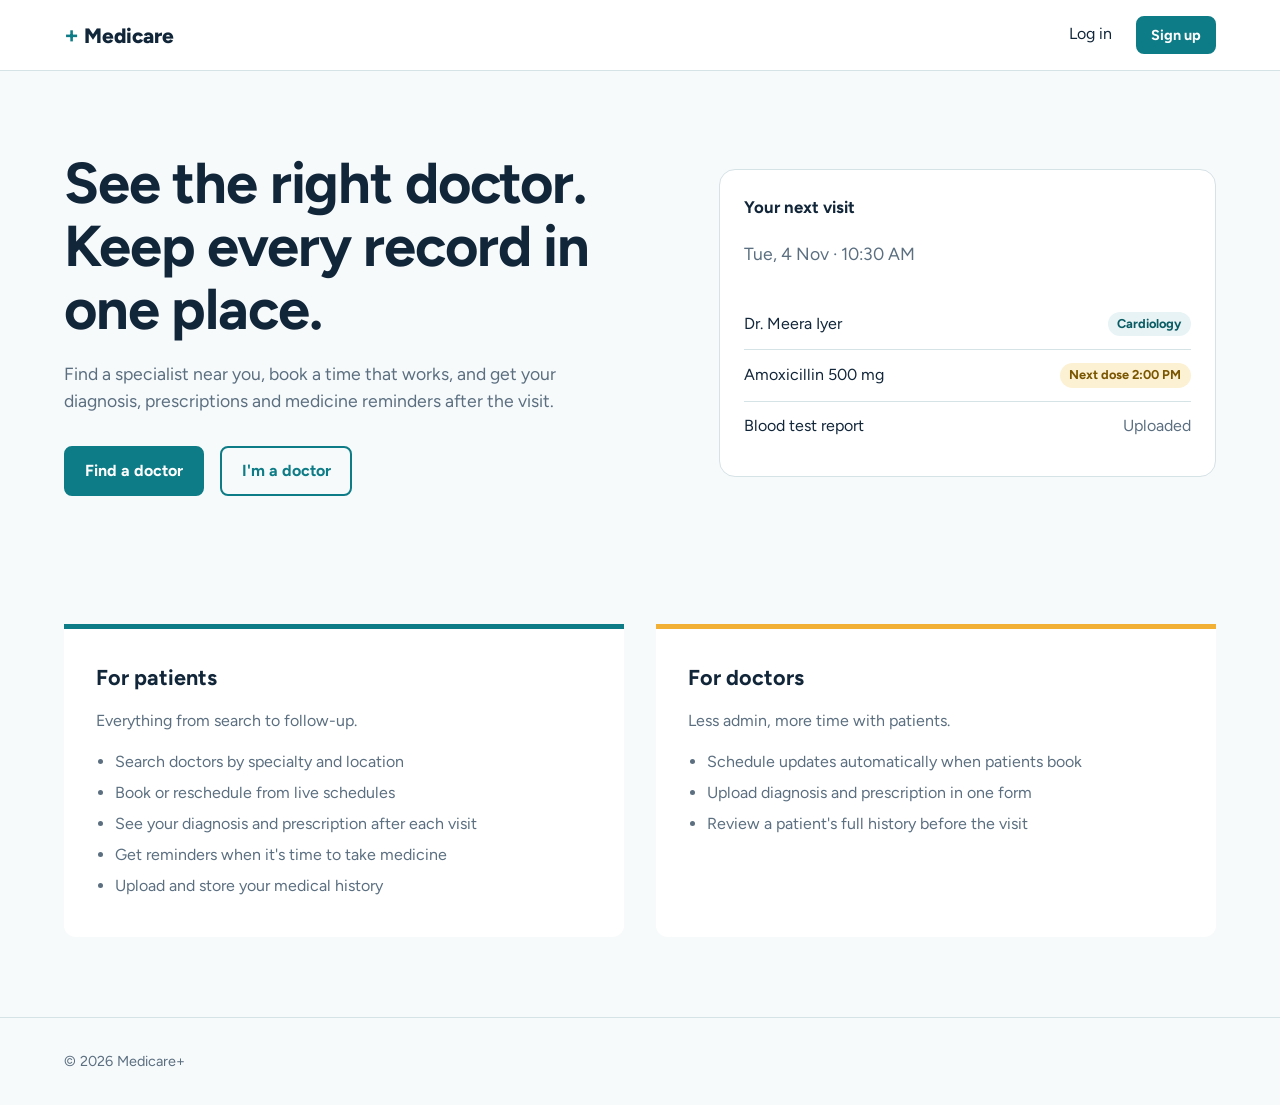
==== index.html @ 9a5f41fc "Initial commit: MedicAide front end with working demo" ====
<!DOCTYPE html><html lang="en"><head><meta charset="utf-8"><meta name="viewport" content="width=device-width,initial-scale=1"><link rel="preconnect" href="https://fonts.googleapis.com"><link href="https://fonts.googleapis.com/css2?family=Figtree:wght@400;600;700;800&display=swap" rel="stylesheet"><link rel="stylesheet" href="style.css"><title>Medicare+ | Book doctors and keep your records</title></head><body>
<header class="top"><a class="logo" href="index.html"><b>+</b> Medicare</a><nav><a href="login.html">Log in</a><a class="btn sm" href="login.html">Sign up</a></nav></header>
<section class="hero"><div><h1>See the right doctor. Keep every record in one place.</h1>
<p>Find a specialist near you, book a time that works, and get your diagnosis, prescriptions and medicine reminders after the visit.</p>
<div class="cta"><a class="btn" href="login.html">Find a doctor</a><a class="btn alt" href="login.html">I'm a doctor</a></div></div>
<div class="pulse" aria-label="Sample upcoming appointment"><h3>Your next visit</h3><p class="muted">Tue, 4 Nov · 10:30 AM</p>
<div class="row"><span>Dr. Meera Iyer</span><span class="tag">Cardiology</span></div>
<div class="row"><span>Amoxicillin 500 mg</span><span class="tag warn">Next dose 2:00 PM</span></div>
<div class="row"><span>Blood test report</span><span class="muted">Uploaded</span></div></div></section>
<div class="split"><section><h2>For patients</h2><p class="sub">Everything from search to follow-up.</p><ul><li>Search doctors by specialty and location</li><li>Book or reschedule from live schedules</li><li>See your diagnosis and prescription after each visit</li><li>Get reminders when it's time to take medicine</li><li>Upload and store your medical history</li></ul></section>
<section class="dr"><h2>For doctors</h2><p class="sub">Less admin, more time with patients.</p><ul><li>Schedule updates automatically when patients book</li><li>Upload diagnosis and prescription in one form</li><li>Review a patient's full history before the visit</li></ul></section></div>
<footer>© 2026 Medicare+</footer></body></html>
---- style.css ----
:root{--ink:#12263A;--muted:#5B6F80;--teal:#0E7C86;--teal-d:#0A5C64;--tint:#E8F3F5;--line:#D5E2E6;--amber:#F2B134;--bg:#F7FAFB;--white:#fff;--red:#C0392B}
*{box-sizing:border-box;margin:0}
body{font-family:'Figtree',system-ui,sans-serif;color:var(--ink);background:var(--bg);line-height:1.55}
a{color:inherit;text-decoration:none}
:focus-visible{outline:3px solid var(--amber);outline-offset:2px}
h1{font-size:clamp(2.2rem,5vw,3.6rem);line-height:1.1;letter-spacing:-.02em}
h2{font-size:1.35rem;margin-bottom:.9rem}h3{font-size:1.05rem}
p.sub{color:var(--muted)}
.logo{font-weight:800;font-size:1.3rem}.logo b{color:var(--teal);font-size:1.5rem}
.top{display:flex;justify-content:space-between;align-items:center;padding:1rem 5vw;background:var(--white);border-bottom:1px solid var(--line)}
.top nav{display:flex;gap:1.5rem;align-items:center}
.btn{display:inline-block;padding:.65rem 1.2rem;border-radius:8px;font-weight:700;border:2px solid var(--teal);background:var(--teal);color:#fff;cursor:pointer;font:inherit;font-weight:700}
.btn:hover{background:var(--teal-d)}
.btn.alt{background:transparent;color:var(--teal)}.btn.alt:hover{background:var(--tint)}
.btn.sm{padding:.35rem .8rem;font-size:.9rem}
/* landing */
.hero{display:grid;grid-template-columns:1.1fr .9fr;gap:3rem;padding:5rem 5vw;align-items:center}
.hero p{margin:1.2rem 0 2rem;max-width:46ch;font-size:1.1rem;color:var(--muted)}
.hero .cta{display:flex;gap:1rem;flex-wrap:wrap}
.pulse{background:var(--white);border:1px solid var(--line);border-radius:16px;padding:1.5rem}
.pulse .row{display:flex;justify-content:space-between;padding:.8rem 0;border-bottom:1px solid var(--line)}
.pulse .row:last-child{border:0}
.split{display:grid;grid-template-columns:1fr 1fr;gap:2rem;padding:3rem 5vw 5rem}
.split section{background:var(--white);border-top:5px solid var(--teal);padding:2rem;border-radius:0 0 12px 12px}
.split section.dr{border-color:var(--amber)}
.split ul{padding-left:1.2rem;margin-top:1rem;color:var(--muted)}.split li{margin:.4rem 0}
footer{padding:2rem 5vw;color:var(--muted);border-top:1px solid var(--line);font-size:.9rem}
/* auth */
.auth{max-width:440px;margin:3rem auto;background:var(--white);border:1px solid var(--line);border-radius:16px;padding:2rem}
.auth input[type=radio]{position:absolute;opacity:0}
.seg{display:grid;grid-template-columns:1fr 1fr;background:var(--tint);border-radius:10px;padding:4px;margin:1rem 0}
.seg label{text-align:center;padding:.5rem;border-radius:7px;cursor:pointer;font-weight:600}
.seg+.seg{margin-top:0}
#r-patient:checked~.role label[for=r-patient],#r-doctor:checked~.role label[for=r-doctor],#m-login:checked~.mode label[for=m-login],#m-signup:checked~.mode label[for=m-signup]{background:var(--white);box-shadow:0 1px 3px #0002;color:var(--teal-d)}
#r-patient:focus-visible~.role label[for=r-patient],#r-doctor:focus-visible~.role label[for=r-doctor],#m-login:focus-visible~.mode label[for=m-login],#m-signup:focus-visible~.mode label[for=m-signup]{outline:3px solid var(--amber)}
.field{display:block;margin-bottom:1rem;font-weight:600;font-size:.95rem}
input,select,textarea{width:100%;margin-top:.3rem;padding:.65rem .8rem;border:1px solid var(--line);border-radius:8px;font:inherit;background:#fff;color:var(--ink)}
input:focus,select:focus,textarea:focus{outline:2px solid var(--teal);border-color:var(--teal)}
.signup-only,.doctor-only{display:none}
.auth:has(#m-signup:checked) .signup-only{display:block}
.auth:has(#m-signup:checked):has(#r-doctor:checked) .doctor-only{display:block}
.auth:has(#m-signup:checked) .login-label{display:none}
.auth .btn{width:100%;margin-top:.5rem}
/* dashboard */
.app{display:grid;grid-template-columns:230px 1fr;min-height:calc(100vh - 62px)}
.side{background:var(--white);border-right:1px solid var(--line);padding:1.5rem 1rem;display:flex;flex-direction:column;gap:.3rem}
.side a{padding:.6rem .9rem;border-radius:8px;font-weight:600;color:var(--muted)}
.side a:hover,.side a:first-child{background:var(--tint);color:var(--teal-d)}
main{padding:2rem 3vw;max-width:1100px}
main>section{margin-bottom:2.5rem;scroll-margin-top:1rem}
.panel{background:var(--white);border:1px solid var(--line);border-radius:12px;padding:1.2rem}
.filters{display:grid;grid-template-columns:repeat(4,1fr) auto;gap:.8rem;align-items:end;margin-bottom:1rem}
.filters input,.filters select{margin:0}
.cards{display:grid;grid-template-columns:repeat(auto-fill,minmax(250px,1fr));gap:1rem}
.doc{display:flex;flex-direction:column;gap:.4rem}
.doc small,.muted{color:var(--muted)}
.slots{display:flex;gap:.4rem;flex-wrap:wrap;margin:.5rem 0}
.slot{padding:.25rem .6rem;border:1px solid var(--teal);color:var(--teal-d);border-radius:6px;font-size:.85rem;font-weight:600}
.slot.off{border-color:var(--line);color:#9AABB7;text-decoration:line-through}
table{width:100%;border-collapse:collapse}
th,td{text-align:left;padding:.7rem;border-bottom:1px solid var(--line);font-size:.95rem}
th{color:var(--muted);font-weight:600}
.tag{padding:.15rem .6rem;border-radius:99px;font-size:.8rem;font-weight:700;background:var(--tint);color:var(--teal-d)}
.tag.warn{background:#FDF1D3;color:#7A5600}
.rx{border-left:5px solid var(--amber)}
.rx li{list-style:none;display:flex;justify-content:space-between;padding:.5rem 0;border-bottom:1px dashed var(--line)}
.drop{border:2px dashed var(--teal);border-radius:12px;padding:1.5rem;text-align:center;background:var(--tint);color:var(--teal-d)}
.two{display:grid;grid-template-columns:1fr 1fr;gap:1rem}
@media(max-width:800px){.hero,.split,.two{grid-template-columns:1fr}.app{grid-template-columns:1fr}.side{flex-direction:row;overflow-x:auto;border:0;border-bottom:1px solid var(--line)}.filters{grid-template-columns:1fr 1fr}}
@media(prefers-reduced-motion:no-preference){.hero .pulse{animation:in .6s ease-out}@keyframes in{from{opacity:0;transform:translateY(12px)}}}
/* demo additions */
button.slot{background:transparent;font:inherit;font-size:.85rem;font-weight:600;cursor:pointer}
button.slot:hover:not(:disabled){background:var(--tint)}
button.slot:disabled{border-color:var(--line);color:#9AABB7;text-decoration:line-through;cursor:not-allowed}
.toast{position:fixed;bottom:1.5rem;right:1.5rem;background:var(--ink);color:#fff;padding:.9rem 1.2rem;border-radius:10px;max-width:320px;opacity:0;transform:translateY(10px);transition:.25s;pointer-events:none;z-index:9}
.toast.show{opacity:1;transform:none}
.banner{background:#FDF1D3;border:1px solid var(--amber);padding:.7rem 1rem;border-radius:8px;margin-bottom:1rem;display:flex;justify-content:space-between;align-items:center;gap:1rem}
.empty{color:var(--muted)}
.reset{margin-top:auto;background:none;border:0;color:var(--muted);cursor:pointer;font:inherit;text-align:left;padding:.6rem .9rem}
.row-actions{display:flex;gap:.4rem}
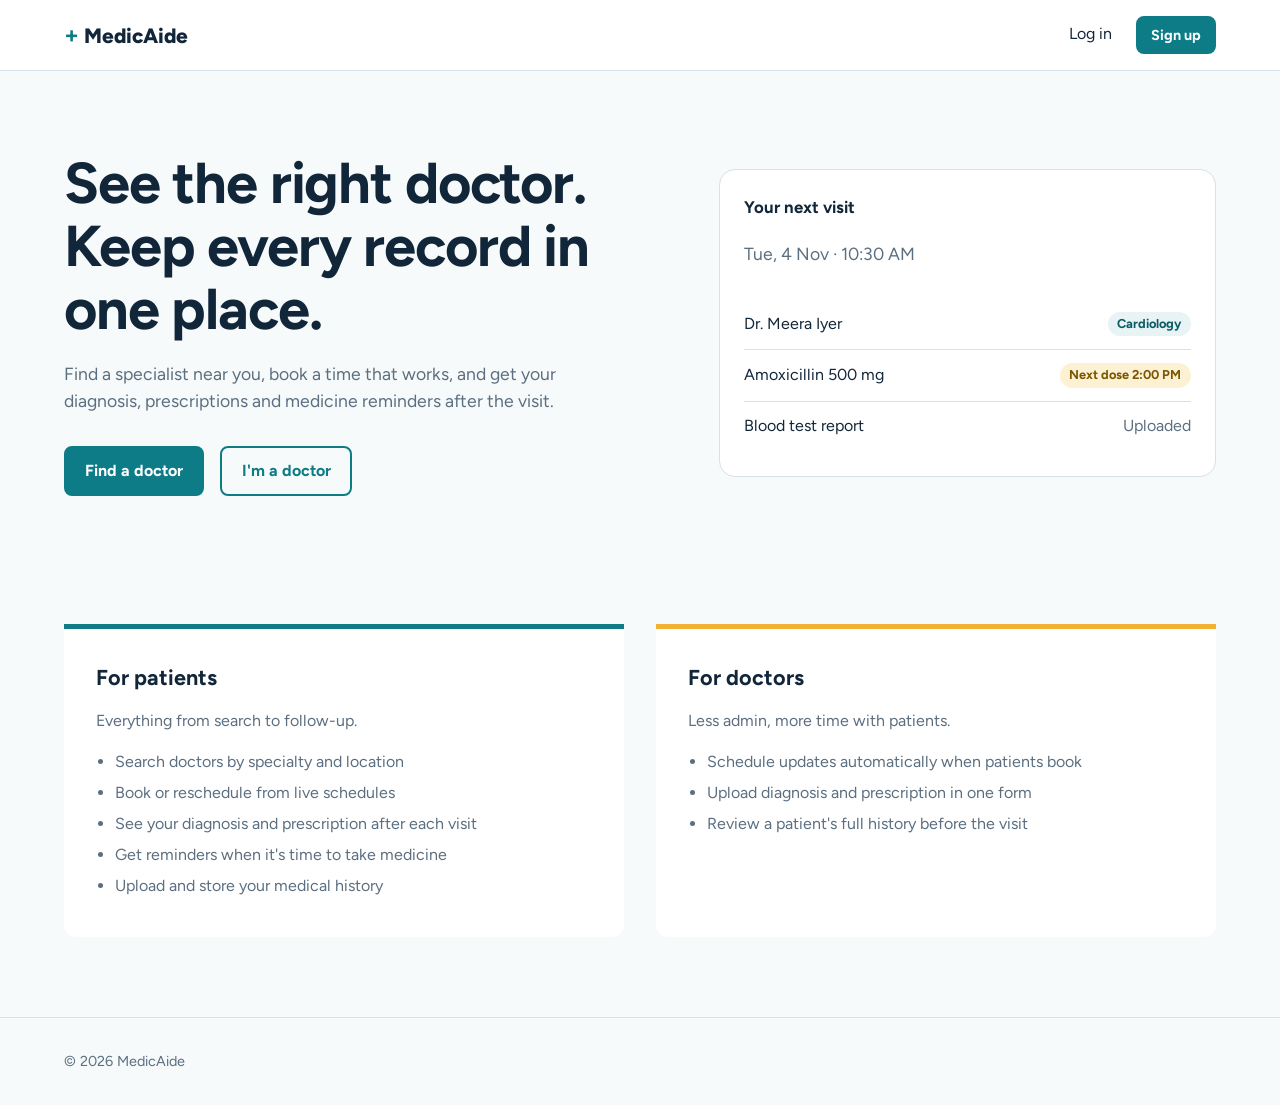
==== commit 0a278336: "change code" ====
--- a/index.html
+++ b/index.html
@@ -1,5 +1,5 @@
-<!DOCTYPE html><html lang="en"><head><meta charset="utf-8"><meta name="viewport" content="width=device-width,initial-scale=1"><link rel="preconnect" href="https://fonts.googleapis.com"><link href="https://fonts.googleapis.com/css2?family=Figtree:wght@400;600;700;800&display=swap" rel="stylesheet"><link rel="stylesheet" href="style.css"><title>Medicare+ | Book doctors and keep your records</title></head><body>
-<header class="top"><a class="logo" href="index.html"><b>+</b> Medicare</a><nav><a href="login.html">Log in</a><a class="btn sm" href="login.html">Sign up</a></nav></header>
+<!DOCTYPE html><html lang="en"><head><meta charset="utf-8"><meta name="viewport" content="width=device-width,initial-scale=1"><link rel="preconnect" href="https://fonts.googleapis.com"><link href="https://fonts.googleapis.com/css2?family=Figtree:wght@400;600;700;800&display=swap" rel="stylesheet"><link rel="stylesheet" href="style.css"><title>MedicAide | Book doctors and keep your records</title></head><body>
+<header class="top"><a class="logo" href="index.html"><b>+</b> MedicAide</a><nav><a href="login.html">Log in</a><a class="btn sm" href="login.html">Sign up</a></nav></header>
 <section class="hero"><div><h1>See the right doctor. Keep every record in one place.</h1>
 <p>Find a specialist near you, book a time that works, and get your diagnosis, prescriptions and medicine reminders after the visit.</p>
 <div class="cta"><a class="btn" href="login.html">Find a doctor</a><a class="btn alt" href="login.html">I'm a doctor</a></div></div>
@@ -9,4 +9,4 @@
 <div class="row"><span>Blood test report</span><span class="muted">Uploaded</span></div></div></section>
 <div class="split"><section><h2>For patients</h2><p class="sub">Everything from search to follow-up.</p><ul><li>Search doctors by specialty and location</li><li>Book or reschedule from live schedules</li><li>See your diagnosis and prescription after each visit</li><li>Get reminders when it's time to take medicine</li><li>Upload and store your medical history</li></ul></section>
 <section class="dr"><h2>For doctors</h2><p class="sub">Less admin, more time with patients.</p><ul><li>Schedule updates automatically when patients book</li><li>Upload diagnosis and prescription in one form</li><li>Review a patient's full history before the visit</li></ul></section></div>
-<footer>© 2026 Medicare+</footer></body></html>
+<footer>© 2026 MedicAide</footer></body></html>
